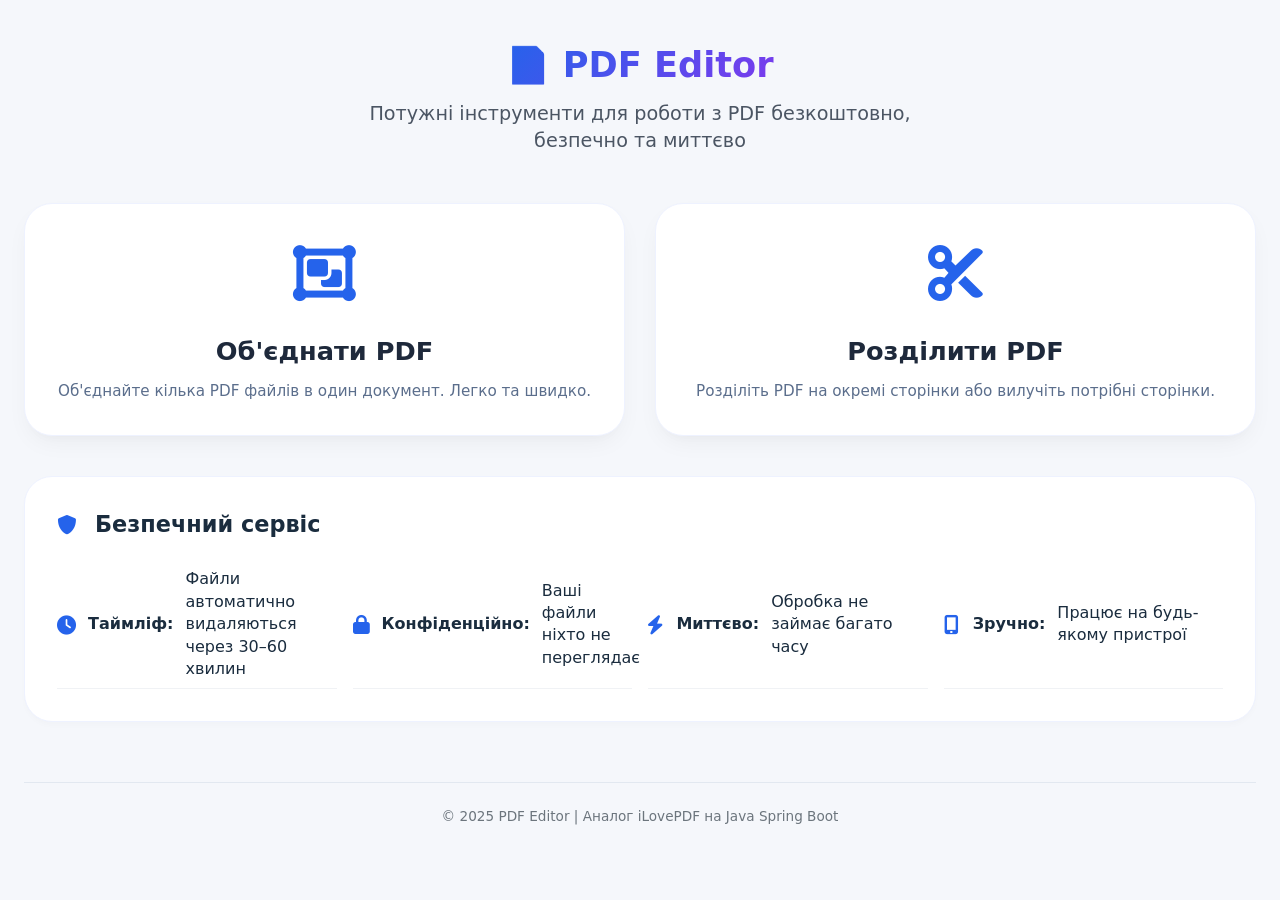
==== src/main/resources/templates/index.html @ e1f15bdd "create" ====
<!DOCTYPE html>
<html lang="uk">
<head>
    <meta charset="UTF-8">
    <meta name="viewport" content="width=device-width, initial-scale=1.0">
    <title>PDF Editor | Об'єднати, розділити, редагувати PDF</title>
    <link rel="stylesheet" href="https://cdnjs.cloudflare.com/ajax/libs/font-awesome/6.0.0-beta3/css/all.min.css">
    <style>
        * {
            margin: 0;
            padding: 0;
            box-sizing: border-box;
        }

        body {
            font-family: 'Segoe UI', 'Inter', system-ui, -apple-system, sans-serif;
            background: #f5f7fb;
            color: #1a2c3e;
            line-height: 1.4;
        }

        .container {
            max-width: 1280px;
            margin: 0 auto;
            padding: 40px 24px;
        }

        /* Header */
        .header {
            text-align: center;
            margin-bottom: 48px;
        }

        .logo {
            font-size: 2.2rem;
            font-weight: 700;
            background: linear-gradient(135deg, #2563eb, #7c3aed);
            -webkit-background-clip: text;
            background-clip: text;
            color: transparent;
            display: inline-block;
            margin-bottom: 12px;
        }

        .tagline {
            font-size: 1.2rem;
            color: #4b5563;
            max-width: 600px;
            margin: 0 auto;
        }

        /* Картки інструментів */
        .tools-grid {
            display: grid;
            grid-template-columns: repeat(auto-fit, minmax(300px, 1fr));
            gap: 30px;
            margin: 40px 0;
        }

        .tool-card {
            background: white;
            border-radius: 28px;
            padding: 32px 24px;
            text-align: center;
            transition: all 0.25s ease;
            box-shadow: 0 10px 25px -5px rgba(0, 0, 0, 0.05), 0 8px 10px -6px rgba(0, 0, 0, 0.02);
            text-decoration: none;
            color: #1e293b;
            display: block;
            border: 1px solid #eef2ff;
        }

        .tool-card:hover {
            transform: translateY(-6px);
            box-shadow: 0 20px 30px -12px rgba(0, 0, 0, 0.15);
            border-color: #cbd5e1;
        }

        .tool-icon {
            font-size: 3.5rem;
            margin-bottom: 20px;
            color: #2563eb;
        }

        .tool-card h3 {
            font-size: 1.6rem;
            font-weight: 600;
            margin-bottom: 10px;
        }

        .tool-card p {
            color: #5b6e8c;
            font-size: 0.95rem;
            line-height: 1.5;
        }

        /* Інфо-бокс */
        .info-box {
            background: white;
            border-radius: 28px;
            padding: 32px;
            margin-top: 40px;
            border: 1px solid #eef2ff;
            box-shadow: 0 4px 6px -1px rgba(0, 0, 0, 0.02);
        }

        .info-box h3 {
            font-size: 1.4rem;
            margin-bottom: 20px;
            display: flex;
            align-items: center;
            gap: 10px;
        }

        .info-box ul {
            list-style: none;
            display: grid;
            grid-template-columns: repeat(auto-fit, minmax(240px, 1fr));
            gap: 16px;
        }

        .info-box li {
            display: flex;
            align-items: center;
            gap: 12px;
            font-size: 1rem;
            padding: 8px 0;
            border-bottom: 1px solid #f0f2f5;
        }

        .info-box i {
            width: 28px;
            color: #2563eb;
            font-size: 1.2rem;
        }

        .badge {
            background: #e6f0ff;
            color: #1e40af;
            padding: 4px 12px;
            border-radius: 30px;
            font-size: 0.75rem;
            font-weight: 500;
            margin-left: 6px;
        }

        footer {
            text-align: center;
            margin-top: 60px;
            padding-top: 24px;
            border-top: 1px solid #e2e8f0;
            color: #6c757d;
            font-size: 0.85rem;
        }

        @media (max-width: 640px) {
            .container { padding: 24px 16px; }
            .tool-card { padding: 24px 16px; }
            .logo { font-size: 1.8rem; }
        }
    </style>
</head>
<body>
<div class="container">
    <div class="header">
        <div class="logo">📄 PDF Editor</div>
        <div class="tagline">Потужні інструменти для роботи з PDF безкоштовно, безпечно та миттєво</div>
    </div>

    <div class="tools-grid">
        <a href="/merge" class="tool-card">
            <div class="tool-icon"><i class="fas fa-object-group"></i></div>
            <h3>Об'єднати PDF</h3>
            <p>Об'єднайте кілька PDF файлів в один документ. Легко та швидко.</p>
        </a>
        <a href="/split" class="tool-card">
            <div class="tool-icon"><i class="fas fa-cut"></i></div>
            <h3>Розділити PDF</h3>
            <p>Розділіть PDF на окремі сторінки або вилучіть потрібні сторінки.</p>
        </a>
    </div>

    <div class="info-box">
        <h3><i class="fas fa-shield-alt"></i> Безпечний сервіс</h3>
        <ul>
            <li><i class="fas fa-clock"></i> <strong>Таймліф:</strong> Файли автоматично видаляються через 30–60 хвилин</li>
            <li><i class="fas fa-lock"></i> <strong>Конфіденційно:</strong> Ваші файли ніхто не переглядає</li>
            <li><i class="fas fa-bolt"></i> <strong>Миттєво:</strong> Обробка не займає багато часу</li>
            <li><i class="fas fa-mobile-alt"></i> <strong>Зручно:</strong> Працює на будь-якому пристрої</li>
        </ul>
    </div>

    <footer>
        © 2025 PDF Editor | Аналог iLovePDF на Java Spring Boot
    </footer>
</div>
</body>
</html>
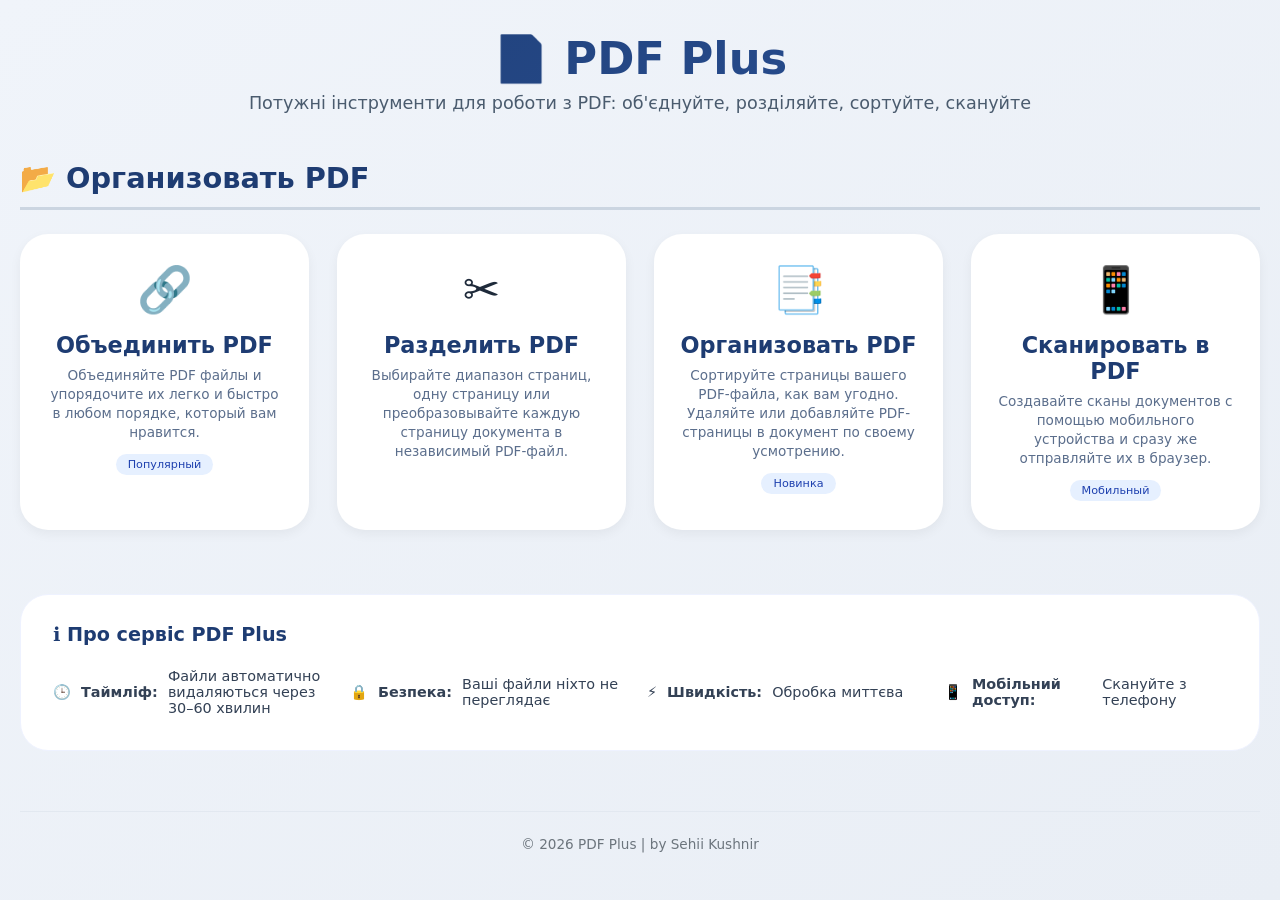
==== commit 9a6cf558: "add fitchs" ====
--- a/src/main/resources/templates/index.html
+++ b/src/main/resources/templates/index.html
@@ -3,196 +3,156 @@
 <head>
     <meta charset="UTF-8">
     <meta name="viewport" content="width=device-width, initial-scale=1.0">
-    <title>PDF Editor | Об'єднати, розділити, редагувати PDF</title>
-    <link rel="stylesheet" href="https://cdnjs.cloudflare.com/ajax/libs/font-awesome/6.0.0-beta3/css/all.min.css">
+    <title>PDF Plus | Організація PDF</title>
     <style>
-        * {
-            margin: 0;
-            padding: 0;
-            box-sizing: border-box;
+        * { margin: 0; padding: 0; box-sizing: border-box; }
+        body {
+            font-family: 'Segoe UI', system-ui, sans-serif;
+            background: linear-gradient(145deg, #f0f4fa 0%, #e9eef5 100%);
+            min-height: 100vh;
+            padding: 32px 20px;
         }
+        .container { max-width: 1280px; margin: 0 auto; }
+        .header { text-align: center; margin-bottom: 48px; }
+        .logo {
+            font-size: 2.8rem;
+            font-weight: 800;
+            background: linear-gradient(135deg, #1e3c72, #2a5298);
+            background-clip: text;
+            -webkit-background-clip: text;
+            color: transparent;
+        }
+        .tagline { font-size: 1.1rem; color: #4a5b6e; margin-top: 8px; }
 
-        body {
-            font-family: 'Segoe UI', 'Inter', system-ui, -apple-system, sans-serif;
-            background: #f5f7fb;
-            color: #1a2c3e;
-            line-height: 1.4;
+        /* Секція категорії */
+        .category {
+            margin-bottom: 64px;
         }
-
-        .container {
-            max-width: 1280px;
-            margin: 0 auto;
-            padding: 40px 24px;
+        .category-title {
+            font-size: 1.8rem;
+            font-weight: 600;
+            color: #1e3c72;
+            margin-bottom: 24px;
+            padding-bottom: 12px;
+            border-bottom: 3px solid #cbd5e1;
         }
-
-        /* Header */
-        .header {
-            text-align: center;
-            margin-bottom: 48px;
-        }
-
-        .logo {
-            font-size: 2.2rem;
-            font-weight: 700;
-            background: linear-gradient(135deg, #2563eb, #7c3aed);
-            -webkit-background-clip: text;
-            background-clip: text;
-            color: transparent;
-            display: inline-block;
-            margin-bottom: 12px;
-        }
-
-        .tagline {
-            font-size: 1.2rem;
-            color: #4b5563;
-            max-width: 600px;
-            margin: 0 auto;
-        }
-
-        /* Картки інструментів */
         .tools-grid {
             display: grid;
-            grid-template-columns: repeat(auto-fit, minmax(300px, 1fr));
-            gap: 30px;
-            margin: 40px 0;
+            grid-template-columns: repeat(auto-fit, minmax(280px, 1fr));
+            gap: 28px;
         }
-
         .tool-card {
             background: white;
             border-radius: 28px;
-            padding: 32px 24px;
+            padding: 28px 24px;
             text-align: center;
-            transition: all 0.25s ease;
-            box-shadow: 0 10px 25px -5px rgba(0, 0, 0, 0.05), 0 8px 10px -6px rgba(0, 0, 0, 0.02);
             text-decoration: none;
-            color: #1e293b;
+            color: #1e2a3a;
+            transition: all 0.3s;
+            box-shadow: 0 4px 12px rgba(0,0,0,0.05);
+            border: 1px solid rgba(255,255,255,0.5);
             display: block;
-            border: 1px solid #eef2ff;
         }
-
         .tool-card:hover {
-            transform: translateY(-6px);
-            box-shadow: 0 20px 30px -12px rgba(0, 0, 0, 0.15);
+            transform: translateY(-5px);
+            box-shadow: 0 20px 30px -12px rgba(0,0,0,0.15);
             border-color: #cbd5e1;
         }
-
-        .tool-icon {
-            font-size: 3.5rem;
-            margin-bottom: 20px;
-            color: #2563eb;
-        }
-
-        .tool-card h3 {
-            font-size: 1.6rem;
-            font-weight: 600;
-            margin-bottom: 10px;
-        }
-
-        .tool-card p {
-            color: #5b6e8c;
-            font-size: 0.95rem;
-            line-height: 1.5;
+        .tool-icon { font-size: 2.8rem; margin-bottom: 16px; }
+        .tool-card h3 { font-size: 1.4rem; font-weight: 600; margin-bottom: 8px; color: #1e3c72; }
+        .tool-card p { color: #5b6e8c; font-size: 0.85rem; line-height: 1.4; }
+        .badge {
+            background: #e6f0ff;
+            color: #1e40af;
+            padding: 4px 12px;
+            border-radius: 30px;
+            font-size: 0.7rem;
+            font-weight: 500;
+            display: inline-block;
+            margin-top: 12px;
         }
 
         /* Інфо-бокс */
         .info-box {
             background: white;
             border-radius: 28px;
-            padding: 32px;
+            padding: 28px 32px;
             margin-top: 40px;
             border: 1px solid #eef2ff;
-            box-shadow: 0 4px 6px -1px rgba(0, 0, 0, 0.02);
         }
-
-        .info-box h3 {
-            font-size: 1.4rem;
-            margin-bottom: 20px;
-            display: flex;
-            align-items: center;
-            gap: 10px;
+        .info-box h3 { font-size: 1.2rem; margin-bottom: 16px; color: #1e3c72; }
+        .info-grid {
+            display: grid;
+            grid-template-columns: repeat(auto-fit, minmax(220px, 1fr));
+            gap: 14px;
         }
-
-        .info-box ul {
-            list-style: none;
-            display: grid;
-            grid-template-columns: repeat(auto-fit, minmax(240px, 1fr));
-            gap: 16px;
-        }
-
-        .info-box li {
-            display: flex;
-            align-items: center;
-            gap: 12px;
-            font-size: 1rem;
-            padding: 8px 0;
-            border-bottom: 1px solid #f0f2f5;
-        }
-
-        .info-box i {
-            width: 28px;
-            color: #2563eb;
-            font-size: 1.2rem;
-        }
-
-        .badge {
-            background: #e6f0ff;
-            color: #1e40af;
-            padding: 4px 12px;
-            border-radius: 30px;
-            font-size: 0.75rem;
-            font-weight: 500;
-            margin-left: 6px;
-        }
-
-        footer {
-            text-align: center;
-            margin-top: 60px;
-            padding-top: 24px;
-            border-top: 1px solid #e2e8f0;
-            color: #6c757d;
-            font-size: 0.85rem;
-        }
-
-        @media (max-width: 640px) {
-            .container { padding: 24px 16px; }
-            .tool-card { padding: 24px 16px; }
-            .logo { font-size: 1.8rem; }
-        }
+        .info-grid span { display: flex; align-items: center; gap: 10px; padding: 6px 0; color: #334155; font-size: 0.9rem; }
+        footer { text-align: center; margin-top: 60px; padding-top: 24px; border-top: 1px solid #e2e8f0; color: #6c757d; font-size: 0.85rem; }
+        @media (max-width: 640px) { .container { padding: 24px 16px; } .logo { font-size: 1.8rem; } .category-title { font-size: 1.4rem; } }
     </style>
 </head>
 <body>
 <div class="container">
     <div class="header">
-        <div class="logo">📄 PDF Editor</div>
-        <div class="tagline">Потужні інструменти для роботи з PDF безкоштовно, безпечно та миттєво</div>
+        <div class="logo">📄 PDF Plus</div>
+        <div class="tagline">Потужні інструменти для роботи з PDF: об'єднуйте, розділяйте, сортуйте, скануйте</div>
     </div>
 
-    <div class="tools-grid">
-        <a href="/merge" class="tool-card">
-            <div class="tool-icon"><i class="fas fa-object-group"></i></div>
-            <h3>Об'єднати PDF</h3>
-            <p>Об'єднайте кілька PDF файлів в один документ. Легко та швидко.</p>
-        </a>
-        <a href="/split" class="tool-card">
-            <div class="tool-icon"><i class="fas fa-cut"></i></div>
-            <h3>Розділити PDF</h3>
-            <p>Розділіть PDF на окремі сторінки або вилучіть потрібні сторінки.</p>
-        </a>
+    <!-- Категорія: Организовать PDF -->
+    <div class="category">
+        <div class="category-title">📂 Организовать PDF</div>
+        <div class="tools-grid">
+            <!-- 1. Объединить PDF -->
+            <a href="/merge" class="tool-card">
+                <div class="tool-icon">🔗</div>
+                <h3>Объединить PDF</h3>
+                <p>Объединяйте PDF файлы и упорядочите их легко и быстро в любом порядке, который вам нравится.</p>
+                <span class="badge">Популярный</span>
+            </a>
+            <!-- 2. Разделить PDF -->
+            <a href="/split" class="tool-card">
+                <div class="tool-icon">✂️</div>
+                <h3>Разделить PDF</h3>
+                <p>Выбирайте диапазон страниц, одну страницу или преобразовывайте каждую страницу документа в независимый PDF-файл.</p>
+            </a>
+            <!-- 3. Организовать PDF (сортування сторінок) -->
+            <a href="/organize" class="tool-card">
+                <div class="tool-icon">📑</div>
+                <h3>Организовать PDF</h3>
+                <p>Сортируйте страницы вашего PDF-файла, как вам угодно. Удаляйте или добавляйте PDF-страницы в документ по своему усмотрению.</p>
+                <span class="badge">Новинка</span>
+            </a>
+            <!-- 4. Сканировать в PDF -->
+            <a href="/scan" class="tool-card" id="scanLink">
+                <div class="tool-icon">📱</div>
+                <h3>Сканировать в PDF</h3>
+                <p>Создавайте сканы документов с помощью мобильного устройства и сразу же отправляйте их в браузер.</p>
+                <span class="badge">Мобильный</span>
+            </a>
+        </div>
     </div>
 
     <div class="info-box">
-        <h3><i class="fas fa-shield-alt"></i> Безпечний сервіс</h3>
-        <ul>
-            <li><i class="fas fa-clock"></i> <strong>Таймліф:</strong> Файли автоматично видаляються через 30–60 хвилин</li>
-            <li><i class="fas fa-lock"></i> <strong>Конфіденційно:</strong> Ваші файли ніхто не переглядає</li>
-            <li><i class="fas fa-bolt"></i> <strong>Миттєво:</strong> Обробка не займає багато часу</li>
-            <li><i class="fas fa-mobile-alt"></i> <strong>Зручно:</strong> Працює на будь-якому пристрої</li>
-        </ul>
+        <h3>ℹ️ Про сервіс PDF Plus</h3>
+        <div class="info-grid">
+            <span>🕒 <strong>Таймліф:</strong> Файли автоматично видаляються через 30–60 хвилин</span>
+            <span>🔒 <strong>Безпека:</strong> Ваші файли ніхто не переглядає</span>
+            <span>⚡ <strong>Швидкість:</strong> Обробка миттєва</span>
+            <span>📱 <strong>Мобільний доступ:</strong> Скануйте з телефону</span>
+        </div>
     </div>
 
     <footer>
-        © 2025 PDF Editor | Аналог iLovePDF на Java Spring Boot
+        © 2026 PDF Plus | by Sehii Kushnir
     </footer>
 </div>
+
+<!-- Невеликий скрипт для функції сканування (за бажанням) -->
+<script>
+    document.getElementById('scanLink').addEventListener('click', function(e) {
+        e.preventDefault();
+        alert('Для сканування в PDF використовуйте мобільний додаток PDF Plus. Функція буде доступна найближчим часом.');
+    });
+</script>
 </body>
 </html>
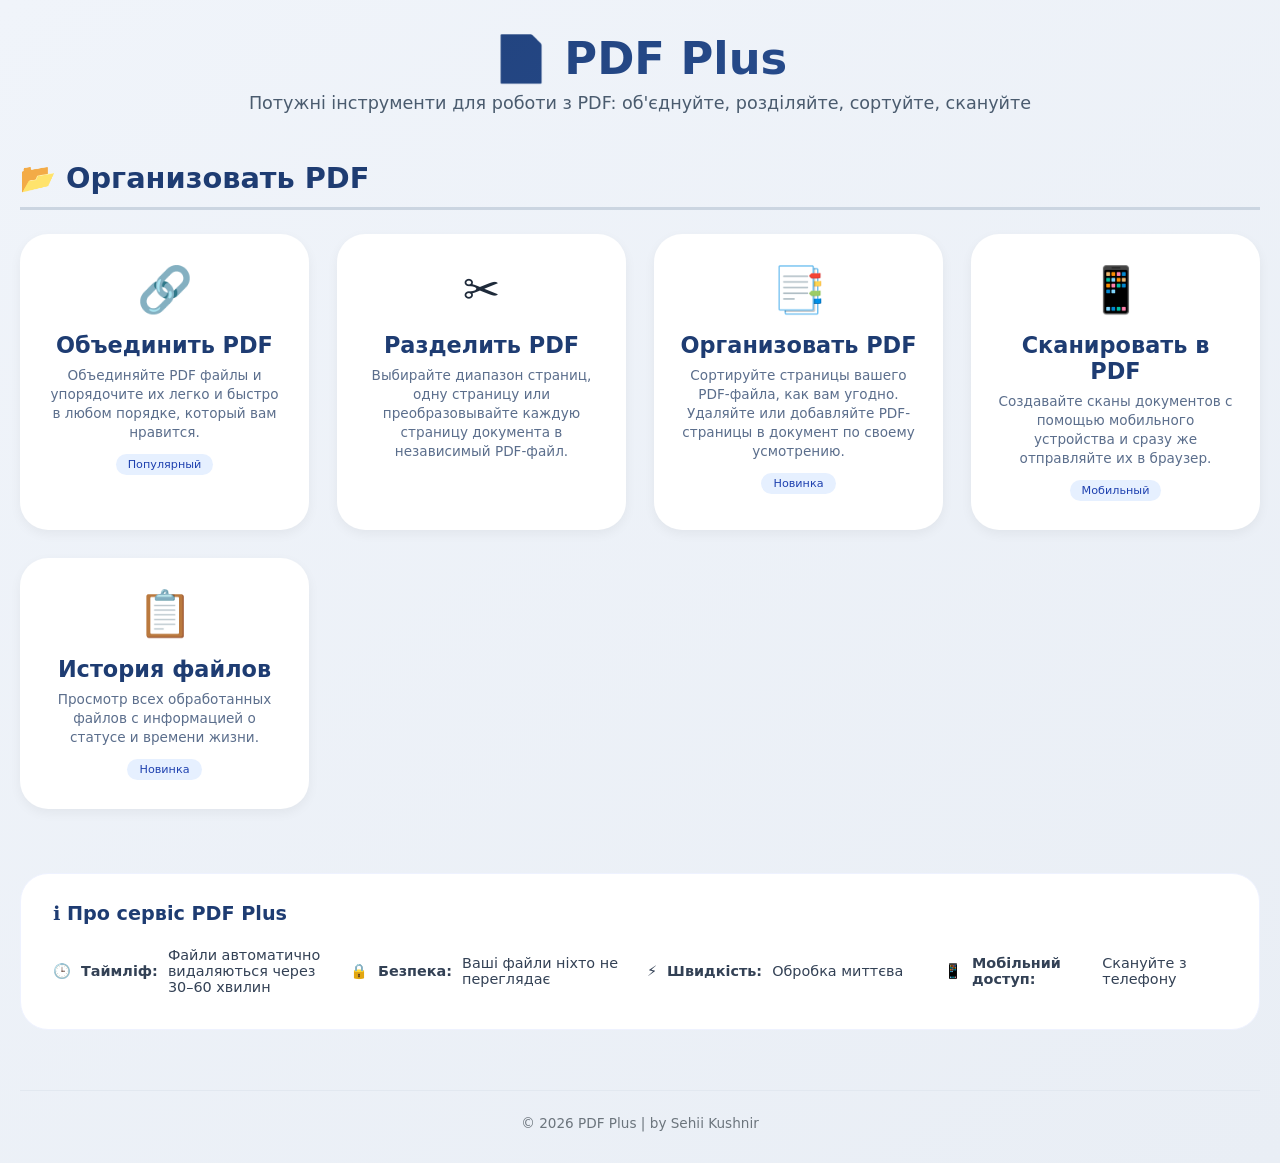
==== commit ce12595f: "update branch" ====
--- a/src/main/resources/templates/index.html
+++ b/src/main/resources/templates/index.html
@@ -129,6 +129,13 @@
                 <p>Создавайте сканы документов с помощью мобильного устройства и сразу же отправляйте их в браузер.</p>
                 <span class="badge">Мобильный</span>
             </a>
+            <!-- 5. История файлов -->
+            <a href="/history" class="tool-card">
+                <div class="tool-icon">📋</div>
+                <h3>История файлов</h3>
+                <p>Просмотр всех обработанных файлов с информацией о статусе и времени жизни.</p>
+                <span class="badge">Новинка</span>
+            </a>
         </div>
     </div>
 
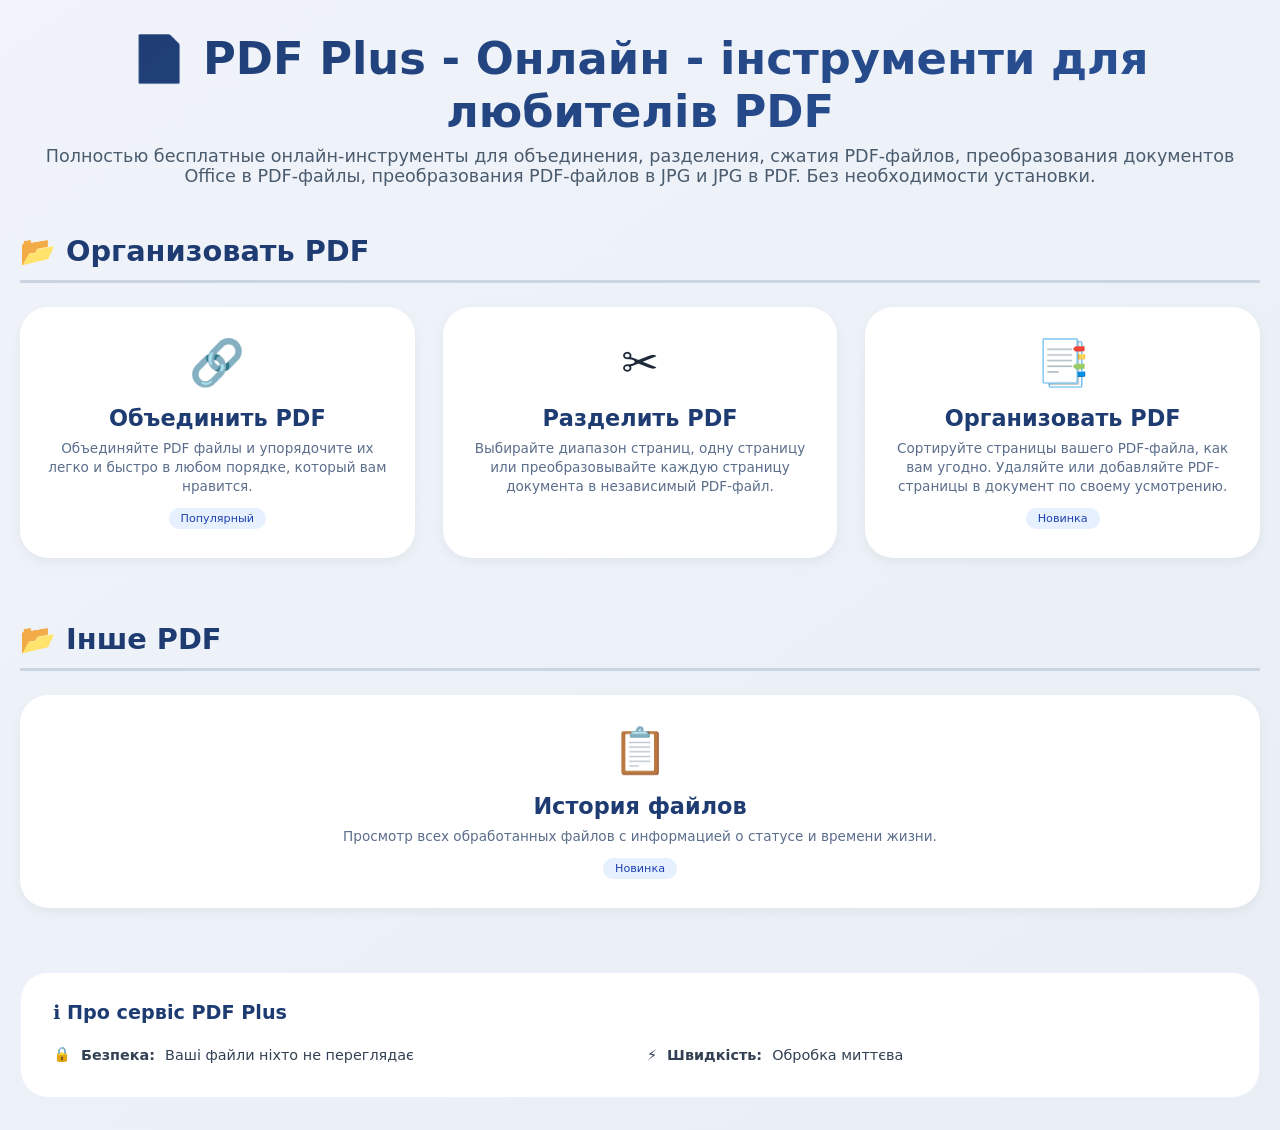
==== commit fa65ebdd: "add footer" ====
--- a/src/main/resources/templates/index.html
+++ b/src/main/resources/templates/index.html
@@ -1,9 +1,12 @@
 <!DOCTYPE html>
-<html lang="uk">
+<html lang="uk" xmlns:th="http://www.thymeleaf.org">
 <head>
     <meta charset="UTF-8">
     <meta name="viewport" content="width=device-width, initial-scale=1.0">
     <title>PDF Plus | Організація PDF</title>
+    <link rel="icon" type="image/png" th:href="@{/img/ico.png}">
+    <link rel="stylesheet" th:href="@{/css/nav-menu.css}">
+    <link rel="stylesheet" th:href="@{/css/footer.css}">
     <style>
         * { margin: 0; padding: 0; box-sizing: border-box; }
         body {
@@ -93,9 +96,12 @@
 </head>
 <body>
 <div class="container">
+    <!-- Навігаційне меню -->
+    <div th:replace="~{fragments/nav-menu :: nav-menu}"></div>
+    
     <div class="header">
-        <div class="logo">📄 PDF Plus</div>
-        <div class="tagline">Потужні інструменти для роботи з PDF: об'єднуйте, розділяйте, сортуйте, скануйте</div>
+        <div class="logo">📄 PDF Plus - Онлайн - інструменти для любителів PDF</div>
+        <div class="tagline">Полностью бесплатные онлайн-инструменты для объединения, разделения, сжатия PDF-файлов, преобразования документов Office в PDF-файлы, преобразования PDF-файлов в JPG и JPG в PDF. Без необходимости установки.</div>
     </div>
 
     <!-- Категорія: Организовать PDF -->
@@ -122,14 +128,13 @@
                 <p>Сортируйте страницы вашего PDF-файла, как вам угодно. Удаляйте или добавляйте PDF-страницы в документ по своему усмотрению.</p>
                 <span class="badge">Новинка</span>
             </a>
-            <!-- 4. Сканировать в PDF -->
-            <a href="/scan" class="tool-card" id="scanLink">
-                <div class="tool-icon">📱</div>
-                <h3>Сканировать в PDF</h3>
-                <p>Создавайте сканы документов с помощью мобильного устройства и сразу же отправляйте их в браузер.</p>
-                <span class="badge">Мобильный</span>
-            </a>
-            <!-- 5. История файлов -->
+        </div>
+    </div>
+
+    <div class="category">
+        <div class="category-title">📂 Інше PDF</div>
+        <div class="tools-grid">
+            <!-- 4. История файлов -->
             <a href="/history" class="tool-card">
                 <div class="tool-icon">📋</div>
                 <h3>История файлов</h3>
@@ -142,16 +147,12 @@
     <div class="info-box">
         <h3>ℹ️ Про сервіс PDF Plus</h3>
         <div class="info-grid">
-            <span>🕒 <strong>Таймліф:</strong> Файли автоматично видаляються через 30–60 хвилин</span>
             <span>🔒 <strong>Безпека:</strong> Ваші файли ніхто не переглядає</span>
             <span>⚡ <strong>Швидкість:</strong> Обробка миттєва</span>
-            <span>📱 <strong>Мобільний доступ:</strong> Скануйте з телефону</span>
         </div>
     </div>
 
-    <footer>
-        © 2026 PDF Plus | by Sehii Kushnir
-    </footer>
+    <div th:replace="~{fragments/footer :: footer}"></div>
 </div>
 
 <!-- Невеликий скрипт для функції сканування (за бажанням) -->
